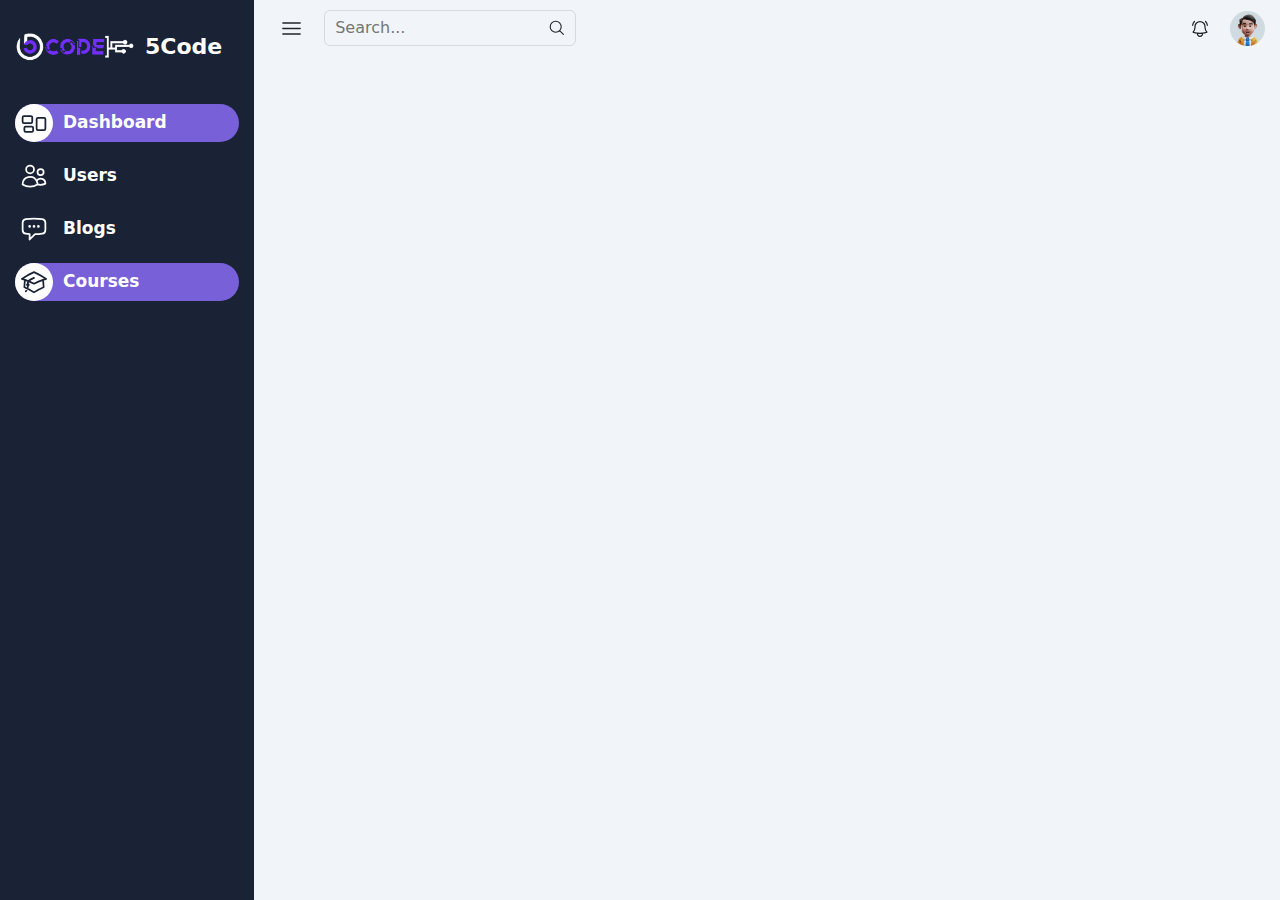
==== index.html @ e9c62f48 "commit" ====
<!DOCTYPE html>
<html lang="en">
  <head>
    <meta charset="UTF-8" />
    <meta name="viewport" content="width=device-width, initial-scale=1.0" />
    <title>5Code Courses Dashboard</title>
    <link rel="stylesheet" href="css/style.css" />
    <!-- boostrap -->
    <link rel="stylesheet" href="css/bootstrap.css" />
    <script src="js/bootstrap.js"></script>
    <!-- font awesome -->
    <link
      rel="stylesheet"
      href="https://cdnjs.cloudflare.com/ajax/libs/font-awesome/6.4.0/css/all.min.css"
      integrity="sha512-iecdLmaskl7CVkqkXNQ/ZH/XLlvWZOJyj7Yy7tcenmpD1ypASozpmT/E0iPtmFIB46ZmdtAc9eNBvH0H/ZpiBw=="
      crossorigin="anonymous"
      referrerpolicy="no-referrer"
    />
    <!-- Boxicons CSS -->
    <link
      href="https://unpkg.com/boxicons@2.1.4/css/boxicons.min.css"
      rel="stylesheet"
    />
  </head>
  <body>
    <main>
      <!-- start sidebar -->
      <div class="sidebar">
        <div class="header_sidebar">
          <img src="images/5code logo.png" alt="logo" loading="lazy" />
          <h1>5Code</h1>
        </div>
        <div class="links">
          <a href="index.html" class="link_item active">
            <div class="text">
              <div class="icon">
                <svg
                  xmlns="http://www.w3.org/2000/svg"
                  fill="none"
                  viewBox="0 0 24 24"
                  stroke-width="1.5"
                  stroke="currentColor"
                  class="w-6 h-6"
                >
                  <path
                    stroke-linecap="round"
                    stroke-linejoin="round"
                    d="M2.25 7.125C2.25 6.504 2.754 6 3.375 6h6c.621 0 1.125.504 1.125 1.125v3.75c0 .621-.504 1.125-1.125 1.125h-6a1.125 1.125 0 01-1.125-1.125v-3.75zM14.25 8.625c0-.621.504-1.125 1.125-1.125h5.25c.621 0 1.125.504 1.125 1.125v8.25c0 .621-.504 1.125-1.125 1.125h-5.25a1.125 1.125 0 01-1.125-1.125v-8.25zM3.75 16.125c0-.621.504-1.125 1.125-1.125h5.25c.621 0 1.125.504 1.125 1.125v2.25c0 .621-.504 1.125-1.125 1.125h-5.25a1.125 1.125 0 01-1.125-1.125v-2.25z"
                  />
                </svg>
              </div>
              <span>Dashboard</span>
            </div>
          </a>
          <a href="users.html" class="link_item">
            <div class="text">
              <div class="icon">
                <svg
                  xmlns="http://www.w3.org/2000/svg"
                  fill="none"
                  viewBox="0 0 24 24"
                  stroke-width="1.5"
                  stroke="currentColor"
                  class="w-6 h-6"
                >
                  <path
                    stroke-linecap="round"
                    stroke-linejoin="round"
                    d="M15 19.128a9.38 9.38 0 002.625.372 9.337 9.337 0 004.121-.952 4.125 4.125 0 00-7.533-2.493M15 19.128v-.003c0-1.113-.285-2.16-.786-3.07M15 19.128v.106A12.318 12.318 0 018.624 21c-2.331 0-4.512-.645-6.374-1.766l-.001-.109a6.375 6.375 0 0111.964-3.07M12 6.375a3.375 3.375 0 11-6.75 0 3.375 3.375 0 016.75 0zm8.25 2.25a2.625 2.625 0 11-5.25 0 2.625 2.625 0 015.25 0z"
                  />
                </svg>
              </div>
              <span>Users</span>
            </div>
          </a>
          <a href="blogs.html" class="link_item">
            <div class="text">
              <div class="icon">
                <svg
                  xmlns="http://www.w3.org/2000/svg"
                  fill="none"
                  viewBox="0 0 24 24"
                  stroke-width="1.5"
                  stroke="currentColor"
                  class="w-6 h-6"
                >
                  <path
                    stroke-linecap="round"
                    stroke-linejoin="round"
                    d="M8.625 9.75a.375.375 0 11-.75 0 .375.375 0 01.75 0zm0 0H8.25m4.125 0a.375.375 0 11-.75 0 .375.375 0 01.75 0zm0 0H12m4.125 0a.375.375 0 11-.75 0 .375.375 0 01.75 0zm0 0h-.375m-13.5 3.01c0 1.6 1.123 2.994 2.707 3.227 1.087.16 2.185.283 3.293.369V21l4.184-4.183a1.14 1.14 0 01.778-.332 48.294 48.294 0 005.83-.498c1.585-.233 2.708-1.626 2.708-3.228V6.741c0-1.602-1.123-2.995-2.707-3.228A48.394 48.394 0 0012 3c-2.392 0-4.744.175-7.043.513C3.373 3.746 2.25 5.14 2.25 6.741v6.018z"
                  />
                </svg>
              </div>
              <span>Blogs</span>
            </div>
          </a>
          <a href="courses.html" class="link_item active">
            <div class="text">
              <div class="icon">
                <svg
                  xmlns="http://www.w3.org/2000/svg"
                  fill="none"
                  viewBox="0 0 24 24"
                  stroke-width="1.5"
                  stroke="currentColor"
                  class="w-6 h-6"
                >
                  <path
                    stroke-linecap="round"
                    stroke-linejoin="round"
                    d="M4.26 10.147a60.436 60.436 0 00-.491 6.347A48.627 48.627 0 0112 20.904a48.627 48.627 0 018.232-4.41 60.46 60.46 0 00-.491-6.347m-15.482 0a50.57 50.57 0 00-2.658-.813A59.905 59.905 0 0112 3.493a59.902 59.902 0 0110.399 5.84c-.896.248-1.783.52-2.658.814m-15.482 0A50.697 50.697 0 0112 13.489a50.702 50.702 0 017.74-3.342M6.75 15a.75.75 0 100-1.5.75.75 0 000 1.5zm0 0v-3.675A55.378 55.378 0 0112 8.443m-7.007 11.55A5.981 5.981 0 006.75 15.75v-1.5"
                  />
                </svg>
              </div>
              <span>Courses</span>
            </div>
          </a>
        </div>
      </div>
      <!-- end sidebar -->
      <div class="content_page">
        <div class="header">
          <div class="left">
            <div class="icon_menu">
              <svg
                xmlns="http://www.w3.org/2000/svg"
                fill="none"
                viewBox="0 0 24 24"
                stroke-width="1.5"
                stroke="currentColor"
                class="w-6 h-6"
              >
                <path
                  stroke-linecap="round"
                  stroke-linejoin="round"
                  d="M3.75 6.75h16.5M3.75 12h16.5m-16.5 5.25h16.5"
                />
              </svg>
            </div>
            <div class="input_search">
              <input type="text" placeholder="Search..." />
              <svg
                xmlns="http://www.w3.org/2000/svg"
                fill="none"
                viewBox="0 0 24 24"
                stroke-width="1.5"
                stroke="currentColor"
                class="w-6 h-6"
              >
                <path
                  stroke-linecap="round"
                  stroke-linejoin="round"
                  d="M21 21l-5.197-5.197m0 0A7.5 7.5 0 105.196 5.196a7.5 7.5 0 0010.607 10.607z"
                />
              </svg>
            </div>
          </div>
          <div class="right">
            <div class="nav_item notfication">
              <div class="head">
                <div class="icon">
                  <svg
                    xmlns="http://www.w3.org/2000/svg"
                    fill="none"
                    viewBox="0 0 24 24"
                    stroke-width="1.5"
                    stroke="currentColor"
                    class="w-6 h-6"
                  >
                    <path
                      stroke-linecap="round"
                      stroke-linejoin="round"
                      d="M14.857 17.082a23.848 23.848 0 005.454-1.31A8.967 8.967 0 0118 9.75v-.7V9A6 6 0 006 9v.75a8.967 8.967 0 01-2.312 6.022c1.733.64 3.56 1.085 5.455 1.31m5.714 0a24.255 24.255 0 01-5.714 0m5.714 0a3 3 0 11-5.714 0M3.124 7.5A8.969 8.969 0 015.292 3m13.416 0a8.969 8.969 0 012.168 4.5"
                    />
                  </svg>
                </div>
              </div>
            </div>
            <div class="nav_item">
              <div class="head">
                <img
                  class="img_profile"
                  src="images/user-1.jpg"
                  alt="user-1"
                  loading="lazy"
                />
              </div>
              <div class="list list2">
                <h4 class="title">Profile</h4>
                <div class="profile">
                  <img src="images/user-1.jpg" alt="user-1" loading="lazy" />
                  <div class="text">
                    <div class="name">Mathew Anderson</div>
                    <div class="position">Designer</div>
                    <div class="email">
                      <i class="fa-regular fa-envelope"></i>
                      <span>Info@example.com</span>
                    </div>
                  </div>
                </div>
                <a href="login.html" class="btn_logout">Logout</a>
              </div>
            </div>
          </div>
        </div>
      </div>
    </main>

    <script src="js/sidebar.js"></script>
    <script src="js/boxs-header.js"></script>
  </body>
</html>
---- css/style.css ----
@import url("https://fonts.googleapis.com/css2?family=Poppins:wght@300;400;500;600;700&display=swap");
.header {
  display: -webkit-box;
  display: -ms-flexbox;
  display: flex;
  -webkit-box-align: center;
      -ms-flex-align: center;
          align-items: center;
  -webkit-box-pack: justify;
      -ms-flex-pack: justify;
          justify-content: space-between;
  padding: 10px 15px;
}
.header .left {
  display: -webkit-box;
  display: -ms-flexbox;
  display: flex;
  -webkit-box-align: center;
      -ms-flex-align: center;
          align-items: center;
  gap: 20px;
}
.header .left .icon_menu {
  cursor: pointer;
}
.header .left .input_search {
  border: 1px solid rgb(212, 218, 223);
  padding: 5px 10px;
  display: -webkit-box;
  display: -ms-flexbox;
  display: flex;
  -webkit-box-align: center;
      -ms-flex-align: center;
          align-items: center;
  gap: 10px;
  border-radius: 6px;
}
.header .left .input_search input {
  border: none;
  outline: none;
  width: 100%;
  background-color: transparent;
}
.header .left .input_search svg {
  width: 20px;
}
.header .right {
  display: -webkit-box;
  display: -ms-flexbox;
  display: flex;
  -webkit-box-align: center;
      -ms-flex-align: center;
          align-items: center;
  gap: 20px;
}
.header .right .btn_login_facebook {
  border: none;
  background-color: #100a2b;
  color: white;
  border-radius: 3px;
  padding: 3px 10px;
  font-size: 15px;
}
.header .right .btn_login_facebook i {
  font-size: 14px;
}
.header .right .nav_item {
  position: relative;
}
.header .right .nav_item .head {
  cursor: pointer;
}
.header .right .nav_item .head .lang {
  width: 20px;
  height: 20px;
  border-radius: 50%;
}
.header .right .nav_item .head .img_profile {
  width: 35px;
  height: 35px;
  border-radius: 50%;
}
.header .right .nav_item .head .icon svg {
  width: 20px;
  height: 20px;
}
.header .right .nav_item .list {
  position: absolute;
  top: 40px;
  right: 0;
  padding: 15px;
  border-radius: 6px;
  -webkit-box-shadow: 5px 5px 12px rgb(206, 208, 221);
          box-shadow: 5px 5px 12px rgb(206, 208, 221);
  min-width: 170px;
  z-index: 5;
  background-color: white;
  display: none;
}
.header .right .nav_item .list.active {
  display: block;
}
.header .right .nav_item .list.list2 {
  z-index: 15;
}
.header .right .nav_item .list .item {
  display: -webkit-box;
  display: -ms-flexbox;
  display: flex;
  -webkit-box-align: center;
      -ms-flex-align: center;
          align-items: center;
  gap: 15px;
  cursor: pointer;
}
.header .right .nav_item .list .item:hover {
  color: #7356f1;
}
.header .right .nav_item .list .item:not(:last-child) {
  margin-bottom: 15px;
}
.header .right .nav_item .list .item img {
  width: 25px;
  height: 25px;
  border-radius: 50%;
}
.header .right .nav_item .list .title {
  font-size: 22px;
  font-weight: 500;
}
.header .right .nav_item .list .profile {
  display: -webkit-box;
  display: -ms-flexbox;
  display: flex;
  -webkit-box-align: center;
      -ms-flex-align: center;
          align-items: center;
  gap: 15px;
}
.header .right .nav_item .list .profile img {
  width: 80px;
  height: 80px;
  border-radius: 50%;
}
.header .right .nav_item .list .profile .text .name {
  font-weight: 500;
}
.header .right .nav_item .list .profile .text .position {
  color: #7356f1;
  font-size: 14px;
}
.header .right .nav_item .list .profile .text .email {
  display: -webkit-box;
  display: -ms-flexbox;
  display: flex;
  -webkit-box-align: center;
      -ms-flex-align: center;
          align-items: center;
  gap: 5px;
  font-size: 15px;
  color: gray;
  margin-top: 4px;
}
.header .right .nav_item .list .btn_logout {
  padding: 5px;
  width: 100%;
  background-color: transparent;
  color: #7356f1 !important;
  border: 1px solid #7356f1;
  border-radius: 6px;
  display: block;
  margin-top: 15px;
  font-weight: 500;
  text-align: center;
}

@media (max-width: 768px) {
  .header {
    padding: 5px 7px;
    background-color: white;
  }
  .header .left .input_search {
    display: none;
  }
  .header .right .notfication {
    display: none;
  }
}
.sidebar {
  padding: 30px 15px;
  background-color: #192335;
  color: white;
}
.sidebar.remove_elemnts .header_sidebar h1 {
  display: none;
}
.sidebar.remove_elemnts .header_sidebar img {
  width: 48px;
}
.sidebar.remove_elemnts .links .link_item.active, .sidebar.remove_elemnts .links .link_item:hover {
  background-color: transparent;
}
.sidebar.remove_elemnts .links .link_item .text span {
  display: none;
}
.sidebar.remove_elemnts .links .link_item i {
  display: none;
}
.sidebar.remove_elemnts .links .list {
  display: none !important;
}
.sidebar .header_sidebar {
  margin-bottom: 40px;
  text-align: center;
  display: -webkit-box;
  display: -ms-flexbox;
  display: flex;
  -webkit-box-align: center;
      -ms-flex-align: center;
          align-items: center;
  gap: 10px;
}
.sidebar .header_sidebar h1 {
  margin-bottom: 0;
  font-size: 22px;
  font-weight: 700;
}
.sidebar .header_sidebar img {
  width: 120px;
}
.sidebar .links {
  display: -webkit-box;
  display: -ms-flexbox;
  display: flex;
  -webkit-box-orient: vertical;
  -webkit-box-direction: normal;
      -ms-flex-direction: column;
          flex-direction: column;
  gap: 15px;
}
.sidebar .links .link_item {
  display: -webkit-box;
  display: -ms-flexbox;
  display: flex;
  -webkit-box-align: center;
      -ms-flex-align: center;
          align-items: center;
  -webkit-box-pack: justify;
      -ms-flex-pack: justify;
          justify-content: space-between;
  padding-right: 10px;
  cursor: pointer;
}
.sidebar .links .link_item:hover, .sidebar .links .link_item.active {
  background-color: #7860d9;
  border-radius: 50px;
}
.sidebar .links .link_item:hover .text .icon, .sidebar .links .link_item.active .text .icon {
  background-color: white;
  color: #192335;
}
.sidebar .links .link_item .text {
  display: -webkit-box;
  display: -ms-flexbox;
  display: flex;
  -webkit-box-align: center;
      -ms-flex-align: center;
          align-items: center;
  gap: 10px;
}
.sidebar .links .link_item .text .icon {
  width: 38px;
  height: 38px;
  border-radius: 50%;
  display: -webkit-box;
  display: -ms-flexbox;
  display: flex;
  -webkit-box-align: center;
      -ms-flex-align: center;
          align-items: center;
  -webkit-box-pack: center;
      -ms-flex-pack: center;
          justify-content: center;
}
.sidebar .links .link_item .text .icon svg {
  width: 28px;
  height: 28px;
}
.sidebar .links .link_item .text .icon i {
  font-size: 30px;
}
.sidebar .links .link_item .text span {
  font-weight: 600;
  font-size: 17px;
}
.sidebar .links .list {
  margin-left: 30px;
  margin-top: 3px;
  display: none;
}
.sidebar .links .list.open {
  display: block;
}
.sidebar .links .list li:not(:last-child) {
  margin-bottom: 8px;
}
.sidebar .links .list li i {
  font-size: 14px;
}

.main_content_tables {
  height: calc(100vh - 56px);
  overflow-y: auto;
}

.conetnt_table {
  margin: 40px 10px 0;
}
.conetnt_table .head_table {
  padding: 10px;
  background-color: white;
  border-radius: 7px;
  display: -webkit-box;
  display: -ms-flexbox;
  display: flex;
  -webkit-box-align: center;
      -ms-flex-align: center;
          align-items: center;
  -webkit-box-pack: justify;
      -ms-flex-pack: justify;
          justify-content: space-between;
  -webkit-box-shadow: 0 0 10px rgb(234, 234, 234);
          box-shadow: 0 0 10px rgb(234, 234, 234);
  margin-bottom: 40px;
}
.conetnt_table .head_table .input_search {
  display: -webkit-box;
  display: -ms-flexbox;
  display: flex;
  -webkit-box-align: center;
      -ms-flex-align: center;
          align-items: center;
  gap: 5px;
  border: 1px solid rgb(221, 221, 221);
  border-radius: 5px;
}
.conetnt_table .head_table .input_search input {
  background-color: transparent;
  border: none;
  outline: none;
}
.conetnt_table .head_table .input_search .icon {
  padding: 6px 10px;
  background-color: #212529;
  border-top-left-radius: 5px;
  border-bottom-left-radius: 5px;
  color: white;
  display: -webkit-box;
  display: -ms-flexbox;
  display: flex;
  -webkit-box-align: center;
      -ms-flex-align: center;
          align-items: center;
  -webkit-box-pack: center;
      -ms-flex-pack: center;
          justify-content: center;
}
.conetnt_table .head_table .input_search .icon svg {
  width: 20px;
}
.conetnt_table .head_table .main_head {
  display: -webkit-box;
  display: -ms-flexbox;
  display: flex;
  -webkit-box-align: center;
      -ms-flex-align: center;
          align-items: center;
  gap: 10px;
}
.conetnt_table .head_table .main_head .btn_export,
.conetnt_table .head_table .main_head .btn_import {
  border: none;
  background-color: #7367f0;
  color: white;
  border-radius: 5px;
  padding: 5px 10px;
  font-size: 15px;
  cursor: pointer;
}
.conetnt_table .head_table .main_head .btn_export i,
.conetnt_table .head_table .main_head .btn_import i {
  font-size: 14px;
}
.conetnt_table .head_table .main_head .btn_export input,
.conetnt_table .head_table .main_head .btn_import input {
  display: none;
}
.conetnt_table .head_table .main_head .btn_import {
  background-color: #212529;
}
.conetnt_table .head_table .info .btn_add {
  padding: 5px 15px;
  border: none;
  background-color: #212529;
  color: white;
  border-radius: 5px;
}
.conetnt_table .container_table {
  margin-top: 30px;
  background-color: white;
  padding: 15px;
  border-radius: 5px;
  -webkit-box-shadow: 0 0 10px rgb(234, 234, 234);
          box-shadow: 0 0 10px rgb(234, 234, 234);
}
.conetnt_table .container_table .dataTables_wrapper .dataTables_length label {
  font-weight: 500;
}
.conetnt_table .container_table .dataTables_wrapper .dataTables_length label select {
  border: 1px solid rgb(219, 219, 219);
  padding: 7px;
  border-radius: 8px;
}
.conetnt_table .container_table .dataTables_wrapper .dataTables_filter label {
  font-weight: 600;
}
.conetnt_table .container_table .dataTables_wrapper .dataTables_filter input {
  border-radius: 6px;
  border: 1px solid rgb(221, 221, 221);
  border-radius: 5px;
}
.conetnt_table .container_table .dataTables_wrapper .dataTables_scrollBody {
  border-bottom: 0;
}
.conetnt_table .container_table .dataTables_wrapper .dataTables_scrollBody::-webkit-scrollbar-track {
  border-radius: 10px;
  background-color: #f5f5f5;
}
.conetnt_table .container_table .dataTables_wrapper .dataTables_scrollBody::-webkit-scrollbar {
  height: 7px;
  background-color: #f5f5f5;
}
.conetnt_table .container_table .dataTables_wrapper .dataTables_scrollBody::-webkit-scrollbar-thumb {
  border-radius: 10px;
  -webkit-box-shadow: inset 0 0 6px rgba(0, 0, 0, 0.3);
  background-color: transparent;
}
.conetnt_table .container_table .dataTables_wrapper .dataTables_scrollBody:hover:-webkit-scrollbar-thumb {
  border-radius: 10px;
  -webkit-box-shadow: inset 0 0 6px rgba(0, 0, 0, 0.3);
  background-color: rgb(225, 225, 225);
}
.conetnt_table .container_table .dataTables_wrapper table.no-footer {
  border-bottom: 1px solid rgba(170, 170, 170, 0.3);
}
.conetnt_table .container_table .dataTables_wrapper table thead th {
  border-bottom: 1px solid rgba(170, 170, 170, 0.3);
}
.conetnt_table .container_table .dataTables_wrapper table tbody td {
  border-top: 1px solid rgba(170, 170, 170, 0.3);
  color: rgb(129, 129, 129);
}
.conetnt_table .container_table .dataTables_wrapper table tbody td .btns {
  display: -webkit-box;
  display: -ms-flexbox;
  display: flex;
  -webkit-box-align: center;
      -ms-flex-align: center;
          align-items: center;
  gap: 7px;
}
.conetnt_table .container_table .dataTables_wrapper table tbody td .btns button,
.conetnt_table .container_table .dataTables_wrapper table tbody td .btns .btn_view {
  padding: 5px 10px;
  border: none;
  border-radius: 5px;
  font-weight: 600;
  font-size: 14px;
  display: -webkit-box;
  display: -ms-flexbox;
  display: flex;
  -webkit-box-align: center;
      -ms-flex-align: center;
          align-items: center;
  -webkit-box-pack: center;
      -ms-flex-pack: center;
          justify-content: center;
}
.conetnt_table .container_table .dataTables_wrapper table tbody td .btns button i,
.conetnt_table .container_table .dataTables_wrapper table tbody td .btns .btn_view i {
  font-size: 13px;
}
.conetnt_table .container_table .dataTables_wrapper table tbody td .btns button.btn_delete,
.conetnt_table .container_table .dataTables_wrapper table tbody td .btns .btn_view.btn_delete {
  color: white;
  background-color: #ed5e5e;
}
.conetnt_table .container_table .dataTables_wrapper table tbody td .btns button.btn_update,
.conetnt_table .container_table .dataTables_wrapper table tbody td .btns .btn_view.btn_update {
  background-color: #13c56b;
  color: white;
}
.conetnt_table .container_table .dataTables_wrapper table tbody td .btns .btn_view {
  background-color: #212529;
  color: white !important;
}
.conetnt_table .container_table .dataTables_wrapper table tbody tr.col_blog td {
  max-width: 130px;
  white-space: nowrap;
  text-overflow: ellipsis;
  overflow: hidden;
}
.conetnt_table .container_table .dataTables_wrapper .dataTables_info {
  font-weight: 500;
  margin-top: 15px;
}
.conetnt_table .container_table .dataTables_wrapper .dataTables_paginate {
  background: #f4f4f4;
  border-radius: 8px;
  padding: 10px 0;
  margin-top: 15px;
}
.conetnt_table .container_table .dataTables_wrapper .dataTables_paginate .first {
  display: none;
}
.conetnt_table .container_table .dataTables_wrapper .dataTables_paginate .last {
  display: none;
}
.conetnt_table .container_table .dataTables_wrapper .dataTables_paginate .previous,
.conetnt_table .container_table .dataTables_wrapper .dataTables_paginate .next {
  padding: 5px 15px;
  background-color: white;
  border-radius: 7px;
  color: #7367f0 !important;
  font-weight: 500;
  margin: 0 10px;
}
.conetnt_table .container_table .dataTables_wrapper .dataTables_paginate .previous:hover,
.conetnt_table .container_table .dataTables_wrapper .dataTables_paginate .next:hover {
  background: none;
  background-color: white !important;
  color: #7367f0 !important;
  border: none;
}
.conetnt_table .container_table .dataTables_wrapper .dataTables_paginate span .paginate_button {
  color: #212529 !important;
  font-weight: 500;
  padding: 5px 15px;
}
.conetnt_table .container_table .dataTables_wrapper .dataTables_paginate span .paginate_button.current, .conetnt_table .container_table .dataTables_wrapper .dataTables_paginate span .paginate_button:hover {
  background: none;
  background-color: #7367f0;
  color: white !important;
  border: none;
  border-radius: 8px;
}

@media (max-width: 991px) {
  .conetnt_table {
    margin: 20px 10px 0;
  }
  .conetnt_table .head_table {
    padding: 8px;
    margin-bottom: 30px;
    -webkit-box-orient: vertical;
    -webkit-box-direction: normal;
        -ms-flex-direction: column;
            flex-direction: column;
    gap: 10px;
  }
  .conetnt_table .head_table .input_search .icon {
    padding: 5px 8px;
  }
  .conetnt_table .head_table .input_search .icon svg {
    width: 19px;
  }
  .conetnt_table .head_table .input_search input {
    font-size: 14px;
  }
  .conetnt_table .head_table .info {
    gap: 10px;
  }
  .conetnt_table .head_table .info select {
    padding: 2px;
    font-size: 14px;
  }
  .conetnt_table .head_table .info .input_num input {
    padding: 2px;
    font-size: 14px;
    width: 45px;
  }
  .conetnt_table .head_table .info .filter_box .btn_filter,
.conetnt_table .head_table .info .filter_box .btn_engagement,
.conetnt_table .head_table .info .engagement_box .btn_filter,
.conetnt_table .head_table .info .engagement_box .btn_engagement {
    padding: 3px 8px;
    font-size: 13px;
  }
  .conetnt_table .head_table .info .btn_login_facebook {
    padding: 3px 8px;
    font-size: 13px;
  }
  .conetnt_table .container_table {
    padding: 8px;
  }
  .conetnt_table .container_table .dataTables_wrapper .dataTables_length label {
    font-size: 14px;
  }
  .conetnt_table .container_table .dataTables_wrapper .dataTables_length label select {
    padding: 4px;
  }
  .conetnt_table .container_table .dataTables_wrapper .dataTables_filter label {
    font-size: 14px;
  }
  .conetnt_table .container_table .dataTables_wrapper .dataTables_filter label input {
    border-radius: 4px;
    padding: 1px;
  }
  .conetnt_table .container_table .dataTables_wrapper table thead th {
    font-size: 14px;
    padding: 5px;
  }
  .conetnt_table .container_table .dataTables_wrapper table tbody td {
    font-size: 14px;
    padding: 5px;
  }
  .conetnt_table .container_table .dataTables_wrapper .dataTables_info {
    margin-top: 5px;
    padding-top: 5px;
    font-size: 14px;
  }
  .conetnt_table .container_table .dataTables_wrapper .dataTables_paginate {
    margin-top: 5px;
    padding: 5px 0;
  }
  .conetnt_table .container_table .dataTables_wrapper .dataTables_paginate .previous,
.conetnt_table .container_table .dataTables_wrapper .dataTables_paginate .next {
    padding: 3px 10px;
    font-size: 14px;
  }
  .conetnt_table .container_table .dataTables_wrapper .dataTables_paginate span .paginate_button {
    font-size: 13px;
    padding: 3px 10px;
  }
}
.overflow {
  content: "";
  position: fixed;
  top: 0;
  left: 0;
  width: 100%;
  height: 100%;
  background-color: rgba(0, 0, 0, 0.33);
  z-index: 5;
  display: none;
}
.overflow.active {
  display: block;
}

.popup_add,
.popup_update {
  position: fixed;
  max-width: 550px;
  width: 90%;
  background-color: white;
  border-radius: 10px;
  top: 50%;
  left: 50%;
  -webkit-transform: translate(-50%, -50%);
          transform: translate(-50%, -50%);
  z-index: 10;
  display: none;
  max-height: 90vh;
  overflow-y: auto;
}
.popup_add.active,
.popup_update.active {
  display: block;
}
.popup_add::-webkit-scrollbar-track,
.popup_update::-webkit-scrollbar-track {
  border-radius: 10px;
  background-color: #f5f5f5;
}
.popup_add::-webkit-scrollbar,
.popup_update::-webkit-scrollbar {
  width: 7px;
  background-color: #f5f5f5;
  border-radius: 10px;
}
.popup_add::-webkit-scrollbar-thumb,
.popup_update::-webkit-scrollbar-thumb {
  border-radius: 10px;
  -webkit-box-shadow: inset 0 0 6px rgba(0, 0, 0, 0.3);
  background-color: transparent;
}
.popup_add .head,
.popup_update .head {
  display: -webkit-box;
  display: -ms-flexbox;
  display: flex;
  -webkit-box-align: center;
      -ms-flex-align: center;
          align-items: center;
  -webkit-box-pack: justify;
      -ms-flex-pack: justify;
          justify-content: space-between;
  padding: 10px 15px;
  border-bottom: 1px solid rgb(224, 224, 224);
}
.popup_add .head h3,
.popup_update .head h3 {
  margin-bottom: 0;
  font-size: 20px;
  display: -webkit-box;
  display: -ms-flexbox;
  display: flex;
  -webkit-box-align: center;
      -ms-flex-align: center;
          align-items: center;
  gap: 10px;
  color: #324664;
}
.popup_add .head h3 span,
.popup_update .head h3 span {
  width: 35px;
  height: 35px;
  border-radius: 50%;
  display: -webkit-box;
  display: -ms-flexbox;
  display: flex;
  -webkit-box-align: center;
      -ms-flex-align: center;
          align-items: center;
  -webkit-box-pack: center;
      -ms-flex-pack: center;
          justify-content: center;
  background-color: rgba(226, 132, 45, 0.3058823529);
}
.popup_add .head h3 span i,
.popup_update .head h3 span i {
  color: #e2852d;
  font-size: 17px;
}
.popup_add .head i,
.popup_update .head i {
  font-size: 20px;
  cursor: pointer;
}
.popup_add form,
.popup_update form {
  padding: 10px 15px;
}
.popup_add form .row,
.popup_update form .row {
  -webkit-box-align: end;
      -ms-flex-align: end;
          align-items: end;
}
.popup_add form .input_item,
.popup_update form .input_item {
  display: -webkit-box;
  display: -ms-flexbox;
  display: flex;
  -webkit-box-orient: vertical;
  -webkit-box-direction: normal;
      -ms-flex-direction: column;
          flex-direction: column;
  gap: 5px;
  margin-bottom: 15px;
}
.popup_add form .input_item label,
.popup_update form .input_item label {
  font-size: 15px;
  font-weight: 500;
  color: #324664;
}
.popup_add form .input_item input,
.popup_add form .input_item select,
.popup_add form .input_item textarea,
.popup_update form .input_item input,
.popup_update form .input_item select,
.popup_update form .input_item textarea {
  border: 1px solid rgb(195, 195, 195);
  padding: 5px;
  border-radius: 4px;
  font-size: 14px;
}
.popup_add form .input_item textarea,
.popup_update form .input_item textarea {
  height: 100px;
}
.popup_add form .input_file,
.popup_update form .input_file {
  margin-bottom: 15px;
}
.popup_add form .input_file span,
.popup_update form .input_file span {
  font-size: 15px;
  font-weight: 500;
}
.popup_add form .input_file label,
.popup_update form .input_file label {
  padding: 8px;
  background: #eff1f6;
  font-size: 15px;
  border-radius: 5px;
  width: 100%;
  position: relative;
  cursor: pointer;
}
.popup_add form .input_file input,
.popup_update form .input_file input {
  display: none;
}
.popup_add form .input_checkbox,
.popup_update form .input_checkbox {
  margin-bottom: 10px;
}
.popup_add form .input_checkbox label,
.popup_update form .input_checkbox label {
  font-size: 15px;
  font-weight: 500;
  color: #324664;
}
.popup_add form .input_url,
.popup_update form .input_url {
  display: -webkit-box;
  display: -ms-flexbox;
  display: flex;
  -webkit-box-align: center;
      -ms-flex-align: center;
          align-items: center;
  margin-bottom: 10px;
}
.popup_add form .input_url label,
.popup_update form .input_url label {
  font-weight: 500;
  color: #324664;
}
.popup_add form .input_url input,
.popup_update form .input_url input {
  border: none;
  border-bottom: 1px solid #324664;
  outline: none;
  font-weight: 500;
  color: #324664;
  width: 100%;
}
.popup_add form .btn_add,
.popup_update form .btn_add {
  background-color: #1362fc;
  padding: 7px;
  color: white;
  font-weight: 500;
  border-radius: 7px;
  border: none;
  width: 100%;
  margin-top: 20px;
}

@media (max-width: 768px) {
  .add_client .head,
.popup_filter .head,
.add_message .head,
.popup_import .head {
    padding: 6px 10px;
  }
  .add_client .head h3,
.popup_filter .head h3,
.add_message .head h3,
.popup_import .head h3 {
    font-size: 17px;
    gap: 6px;
  }
  .add_client .head h3 span,
.popup_filter .head h3 span,
.add_message .head h3 span,
.popup_import .head h3 span {
    width: 30px;
    height: 30px;
  }
  .add_client .head h3 span i,
.popup_filter .head h3 span i,
.add_message .head h3 span i,
.popup_import .head h3 span i {
    font-size: 15px;
  }
  .add_client .head i,
.popup_filter .head i,
.add_message .head i,
.popup_import .head i {
    font-size: 18px;
  }
  .add_client form,
.popup_filter form,
.add_message form,
.popup_import form {
    padding: 10px 13px;
  }
  .add_client form .row .col-6,
.popup_filter form .row .col-6,
.add_message form .row .col-6,
.popup_import form .row .col-6 {
    padding-left: 8px;
    padding-right: 8px;
  }
  .add_client form .input_item label,
.popup_filter form .input_item label,
.add_message form .input_item label,
.popup_import form .input_item label {
    font-size: 13px;
  }
  .add_client form .input_item input,
.add_client form .input_item textarea,
.popup_filter form .input_item input,
.popup_filter form .input_item textarea,
.add_message form .input_item input,
.add_message form .input_item textarea,
.popup_import form .input_item input,
.popup_import form .input_item textarea {
    padding: 3px 5px;
    font-size: 13px;
  }
  .add_client form .input_item textarea,
.popup_filter form .input_item textarea,
.add_message form .input_item textarea,
.popup_import form .input_item textarea {
    height: 60px;
  }
  .add_client form .btn_add,
.popup_filter form .btn_add,
.add_message form .btn_add,
.popup_import form .btn_add {
    padding: 5px;
    font-size: 14px;
    border-radius: 4px;
  }
}
.product_details {
  margin: 0 10px;
  padding: 20px;
  border-radius: 7px;
  background-color: white;
  -webkit-box-shadow: 0 2px 6px rgba(47, 43, 61, 0.14), 0 0 transparent, 0 0 transparent;
          box-shadow: 0 2px 6px rgba(47, 43, 61, 0.14), 0 0 transparent, 0 0 transparent;
}
.product_details .image {
  margin-bottom: 20px;
}
.product_details .image img {
  width: 380px;
  height: 300px;
  -o-object-fit: cover;
     object-fit: cover;
  -o-object-position: top;
     object-position: top;
  border-radius: 15px;
}
.product_details .title {
  font-size: 28px;
  font-weight: 600;
  color: black;
}
.product_details .items {
  display: -webkit-box;
  display: -ms-flexbox;
  display: flex;
  -webkit-box-align: center;
      -ms-flex-align: center;
          align-items: center;
  -ms-flex-wrap: wrap;
      flex-wrap: wrap;
  gap: 15px;
  margin-top: 30px;
}
.product_details .items .item {
  padding: 8px 12px;
  border-radius: 7px;
  background-color: #f4f5f9;
  display: -webkit-box;
  display: -ms-flexbox;
  display: flex;
  -webkit-box-align: center;
      -ms-flex-align: center;
          align-items: center;
  gap: 15px;
}
.product_details .items .item .icon i {
  color: #7367f0;
  font-size: 25px;
}
.product_details .items .item .text span {
  font-size: 15px;
}
.product_details .items .item .text h5 {
  font-size: 19px;
  font-weight: 500;
  color: black;
}
.product_details .description {
  margin-top: 20px;
}
.product_details .description h4 {
  font-size: 22px;
  font-weight: 600;
  color: black;
}
.product_details .description p {
  line-height: 1.8;
  max-width: 800px;
}

@media (max-width: 768px) {
  .product_details {
    padding: 10px;
    margin-top: 20px;
  }
  .product_details .image {
    margin-bottom: 5px;
  }
  .product_details .image img {
    width: 200px;
    height: 170px;
  }
  .product_details .title {
    font-size: 23px;
  }
  .product_details .items {
    margin-top: 15px;
    gap: 10px;
  }
  .product_details .items .item {
    padding: 8px;
    gap: 5px;
  }
  .product_details .items .item .icon svg {
    width: 26px;
  }
  .product_details .items .item .text span {
    font-size: 12px;
  }
  .product_details .items .item .text h5 {
    font-size: 18px;
  }
  .product_details .description {
    margin-top: 15px;
  }
  .product_details .description h4 {
    font-size: 18px;
  }
  .product_details .description p {
    font-size: 13px;
    line-height: 1.5;
  }
}
.login {
  height: 100vh;
}
.login .line {
  height: 100%;
  display: -webkit-box;
  display: -ms-flexbox;
  display: flex;
}
.login .line .left {
  width: 60%;
  background-color: #7367f0;
}
.login .line .left .logo {
  display: -webkit-box;
  display: -ms-flexbox;
  display: flex;
  -webkit-box-align: center;
      -ms-flex-align: center;
          align-items: center;
  gap: 6px;
  padding: 20px 10px 10px;
}
.login .line .left .logo img {
  width: 120px;
}
.login .line .left .logo h1 {
  font-size: 28px;
  font-weight: 700;
  color: white;
}
.login .line .left .image {
  text-align: center;
  height: calc(100vh - 115px);
  display: -webkit-box;
  display: -ms-flexbox;
  display: flex;
  -webkit-box-align: center;
      -ms-flex-align: center;
          align-items: center;
  -webkit-box-pack: center;
      -ms-flex-pack: center;
          justify-content: center;
}
.login .line .left .image img {
  width: 60%;
}
.login .line .right {
  width: 40%;
  padding: 20px;
  display: -webkit-box;
  display: -ms-flexbox;
  display: flex;
  -webkit-box-align: center;
      -ms-flex-align: center;
          align-items: center;
  -webkit-box-pack: center;
      -ms-flex-pack: center;
          justify-content: center;
}
.login .line .right form .text {
  text-align: center;
  margin-bottom: 30px;
}
.login .line .right form .text h3 {
  font-size: 30px;
  font-weight: 700;
  margin-bottom: 0;
  color: #0f0a25;
}
.login .line .right form .text span {
  font-size: 17px;
  color: gray;
}
.login .line .right form .input_item {
  margin-bottom: 20px;
}
.login .line .right form .input_item label {
  display: block;
  font-size: 17px;
  font-weight: 500;
}
.login .line .right form .input_item input {
  outline: none;
  border: 1px solid rgb(207, 207, 207);
  border-radius: 5px;
  padding: 5px 10px;
  width: 100%;
  background-color: transparent;
}
.login .line .right form .btn_login {
  padding: 8px 20px;
  width: 100%;
  border: none;
  background-color: #7367f0;
  color: white;
  border-radius: 8px;
  font-weight: 600;
  font-size: 17px;
}

@media (max-width: 768px) {
  .login .line {
    -webkit-box-orient: vertical;
    -webkit-box-direction: normal;
        -ms-flex-direction: column;
            flex-direction: column;
  }
  .login .line .left {
    width: 100%;
    height: 6%;
  }
  .login .line .left .logo {
    padding: 10px;
  }
  .login .line .left .logo img {
    width: 30px;
  }
  .login .line .left .logo h1 {
    font-size: 22px;
  }
  .login .line .left .image {
    display: none;
  }
  .login .line .right {
    width: 100%;
    height: 90%;
  }
  .login .line .right form {
    width: 100%;
  }
  .login .line .right form .text h3 {
    font-size: 23px;
  }
  .login .line .right form .text span {
    font-size: 15px;
  }
  .login .line .right form .input_item {
    margin-bottom: 10px;
  }
  .login .line .right form .input_item label {
    font-size: 15px;
  }
  .login .line .right form .input_item input {
    padding: 2px 10px;
  }
  .login .line .right form .btn_login {
    padding: 5px 10px;
    font-size: 15px;
  }
}
* {
  margin: 0;
  padding: 0;
  -webkit-box-sizing: border-box;
          box-sizing: border-box;
}

html {
  overflow-x: hidden;
}

body {
  font-family: "Poppins", sans-serif;
  overflow-x: hidden;
  background-color: #f1f5f9 !important;
}

a {
  text-decoration: none !important;
  color: inherit !important;
}

ul {
  list-style: none;
  padding-left: 0 !important;
  margin-bottom: 0 !important;
}

svg {
  width: 25px;
}

main {
  height: 100vh;
  display: -webkit-box;
  display: -ms-flexbox;
  display: flex;
}
main .sidebar {
  width: 20%;
  -webkit-transition: all 0.3s;
  transition: all 0.3s;
}
main .sidebar.close_sidebar {
  width: 70px;
}
main .content_page {
  width: 80%;
  -webkit-transition: all 0.3s;
  transition: all 0.3s;
  margin-left: 10px;
}
main .content_page.close_sidebar {
  width: 95%;
}

@media (max-width: 768px) {
  main .overflow_sidebar {
    position: fixed;
    bottom: 0;
    left: -100%;
    height: calc(100% - 45px);
    z-index: 998;
    width: 100%;
    background-color: rgba(0, 0, 0, 0.758);
  }
  main .overflow_sidebar.active {
    left: 0;
  }
  main .sidebar {
    width: 250px;
    position: fixed;
    bottom: 0;
    left: 0;
    height: calc(100% - 45px);
    z-index: 999;
  }
  main .sidebar.close_sidebar {
    position: fixed;
    left: -100%;
    width: 0;
    height: 100%;
    -webkit-transition: all 0.3s;
    transition: all 0.3s;
  }
  main .content_page {
    width: 100%;
    margin-left: 0;
  }
  main .content_page.close_sidebar {
    width: 100%;
  }
}
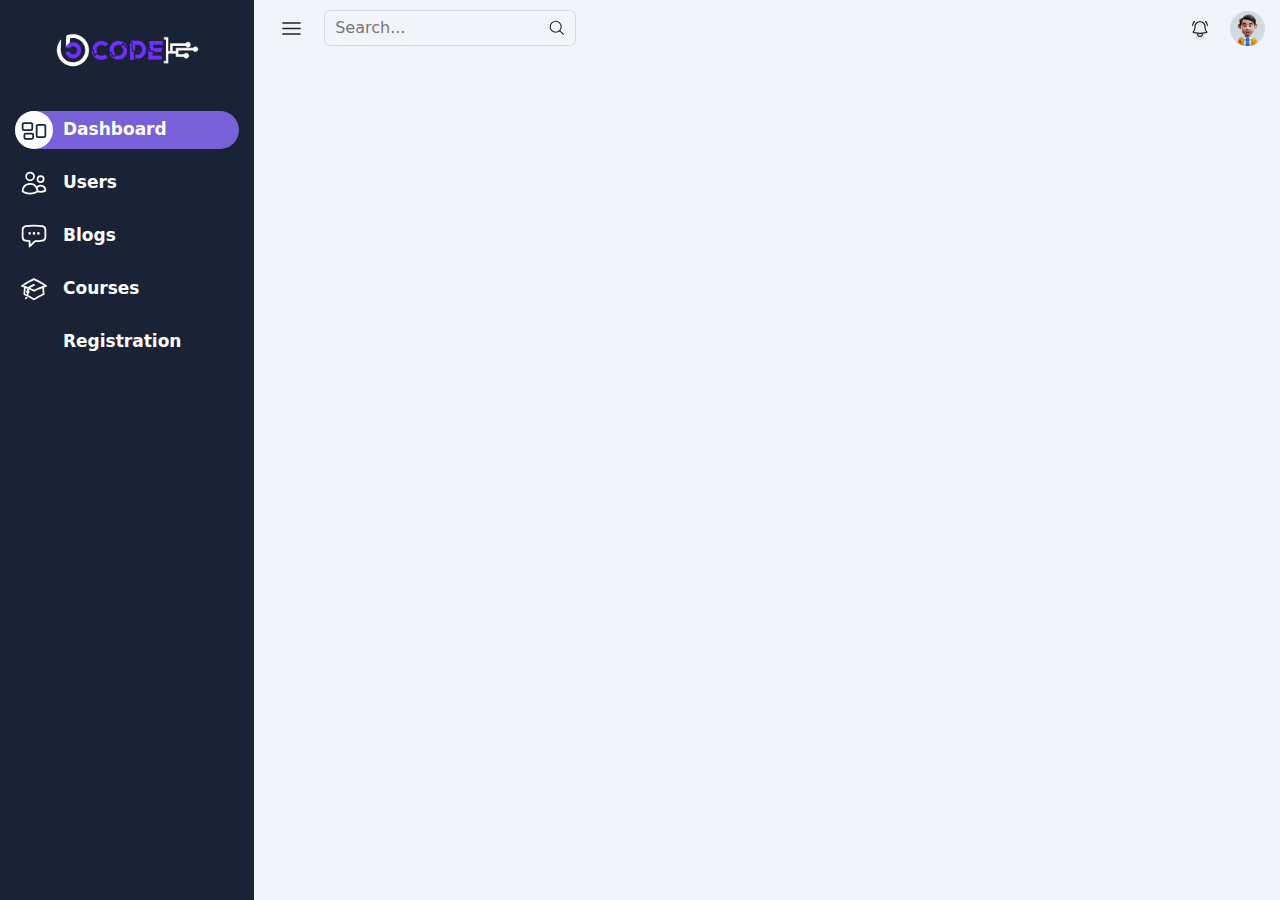
==== commit 7d2072be: "commit" ====
--- a/index.html
+++ b/index.html
@@ -28,7 +28,6 @@
       <div class="sidebar">
         <div class="header_sidebar">
           <img src="images/5code logo.png" alt="logo" loading="lazy" />
-          <h1>5Code</h1>
         </div>
         <div class="links">
           <a href="index.html" class="link_item active">
@@ -94,7 +93,7 @@
               <span>Blogs</span>
             </div>
           </a>
-          <a href="courses.html" class="link_item active">
+          <a href="courses.html" class="link_item">
             <div class="text">
               <div class="icon">
                 <svg
@@ -113,6 +112,14 @@
                 </svg>
               </div>
               <span>Courses</span>
+            </div>
+          </a>
+          <a href="registration.html" class="link_item">
+            <div class="text">
+              <div class="icon">
+                <i class="fa-regular fa-address-card"></i>
+              </div>
+              <span>Registration</span>
             </div>
           </a>
         </div>
--- a/css/style.css
+++ b/css/style.css
@@ -212,21 +212,9 @@
 .sidebar .header_sidebar {
   margin-bottom: 40px;
   text-align: center;
-  display: -webkit-box;
-  display: -ms-flexbox;
-  display: flex;
-  -webkit-box-align: center;
-      -ms-flex-align: center;
-          align-items: center;
-  gap: 10px;
-}
-.sidebar .header_sidebar h1 {
-  margin-bottom: 0;
-  font-size: 22px;
-  font-weight: 700;
 }
 .sidebar .header_sidebar img {
-  width: 120px;
+  width: 145px;
 }
 .sidebar .links {
   display: -webkit-box;
@@ -287,7 +275,7 @@
   height: 28px;
 }
 .sidebar .links .link_item .text .icon i {
-  font-size: 30px;
+  font-size: 23px;
 }
 .sidebar .links .link_item .text span {
   font-weight: 600;
@@ -504,7 +492,7 @@
   background-color: #212529;
   color: white !important;
 }
-.conetnt_table .container_table .dataTables_wrapper table tbody tr.col_blog td {
+.conetnt_table .container_table .dataTables_wrapper table tbody tr.col_blog td, .conetnt_table .container_table .dataTables_wrapper table tbody tr.col_register td {
   max-width: 130px;
   white-space: nowrap;
   text-overflow: ellipsis;
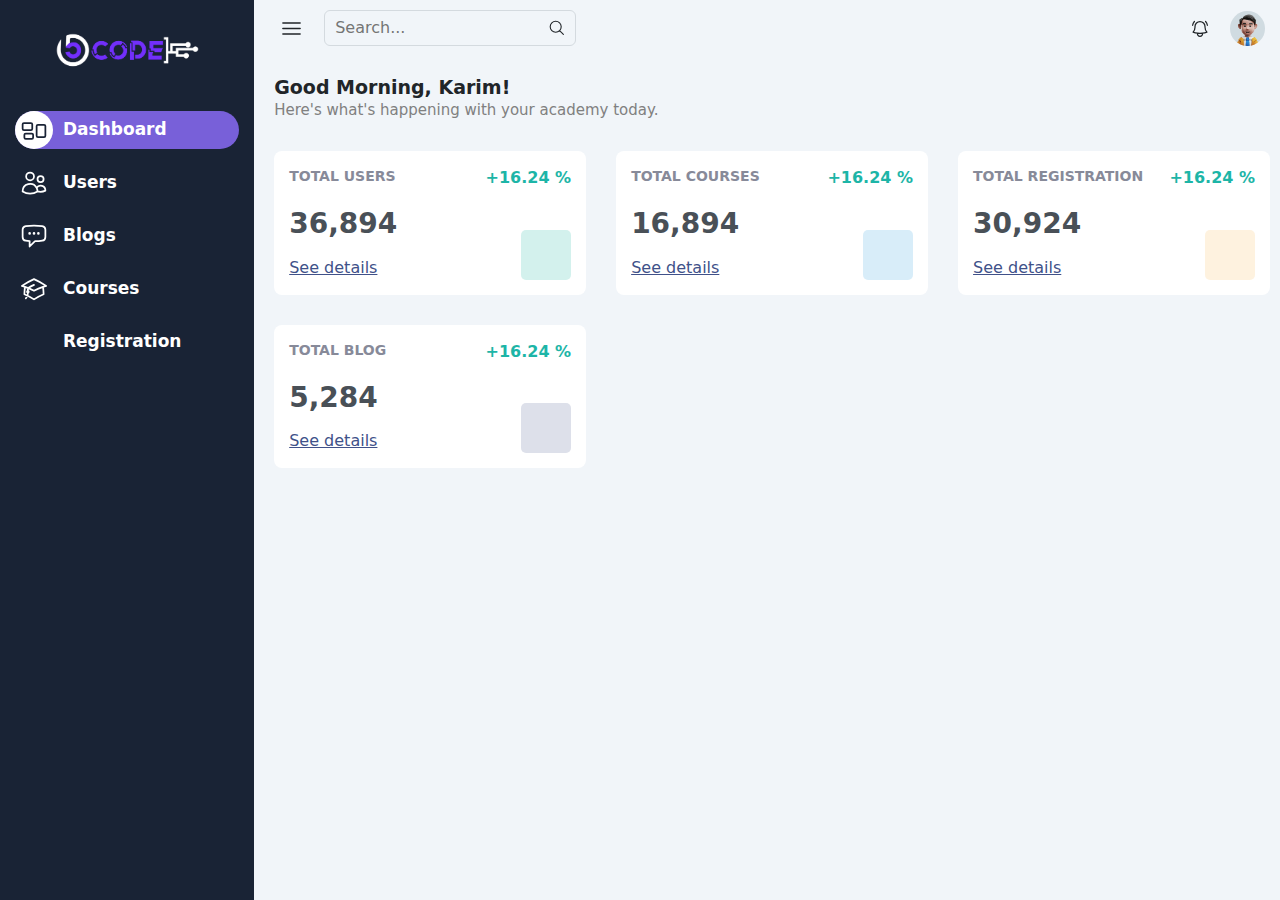
==== commit d0e1b9ef: "commit" ====
--- a/index.html
+++ b/index.html
@@ -210,6 +210,67 @@
             </div>
           </div>
         </div>
+
+        <div class="content_dashboard">
+          <div class="head_text">
+            <h4>Good Morning, Karim!</h4>
+            <p>Here's what's happening with your academy today.</p>
+          </div>
+          <div class="boxs_details">
+            <div class="box">
+              <div class="left">
+                <span class="title_box">Total Users</span>
+                <h4 class="value">36,894</h4>
+                <a href="users.html">See details</a>
+              </div>
+              <div class="right">
+                <div class="text_success">+16.24 %</div>
+                <div class="mini_box">
+                  <i class="fa-solid fa-user"></i>
+                </div>
+              </div>
+            </div>
+            <div class="box">
+              <div class="left">
+                <span class="title_box two">Total Courses</span>
+                <h4 class="value">16,894</h4>
+                <a href="courses.html">See details</a>
+              </div>
+              <div class="right">
+                <div class="text_success">+16.24 %</div>
+                <div class="mini_box">
+                  <i class="fa-solid fa-user-graduate"></i>
+                </div>
+              </div>
+            </div>
+            <div class="box three">
+              <div class="left">
+                <span class="title_box">Total registration</span>
+                <h4 class="value">30,924</h4>
+                <a href="registration.html">See details</a>
+              </div>
+              <div class="right">
+                <div class="text_success">+16.24 %</div>
+                <div class="mini_box">
+                  <i class="fa-regular fa-address-card"></i>
+                </div>
+              </div>
+            </div>
+            <div class="box four">
+              <div class="left">
+                <span class="title_box">Total Blog</span>
+                <h4 class="value">5,284</h4>
+                <a href="registration.html">See details</a>
+              </div>
+              <div class="right">
+                <div class="text_success">+16.24 %</div>
+                <div class="mini_box">
+                  <i class="fa-regular fa-file-lines"></i>
+                </div>
+              </div>
+            </div>
+          </div>
+        </div>
       </div>
     </main>
 
--- a/css/style.css
+++ b/css/style.css
@@ -296,6 +296,145 @@
   font-size: 14px;
 }
 
+.content_dashboard {
+  margin: 0 10px;
+  margin-top: 20px;
+}
+.content_dashboard .head_text h4 {
+  font-weight: 600;
+  margin-bottom: 0;
+  font-size: 19px;
+}
+.content_dashboard .head_text p {
+  color: gray;
+  font-size: 15px;
+  margin-bottom: 0;
+}
+.content_dashboard .boxs_details {
+  display: -ms-grid;
+  display: grid;
+  grid-template-columns: repeat(auto-fill, minmax(300px, 1fr));
+  gap: 30px;
+  margin-top: 30px;
+}
+.content_dashboard .boxs_details .box {
+  border-radius: 8px;
+  background-color: white;
+  padding: 15px;
+  display: -webkit-box;
+  display: -ms-flexbox;
+  display: flex;
+  -webkit-box-pack: justify;
+      -ms-flex-pack: justify;
+          justify-content: space-between;
+}
+.content_dashboard .boxs_details .box .title_box {
+  text-transform: uppercase;
+  font-weight: 600;
+  color: #878a99;
+  font-size: 14px;
+  margin-bottom: 20px;
+  display: block;
+}
+.content_dashboard .boxs_details .box .value {
+  font-weight: 700;
+  color: #495057;
+  font-size: 28px;
+  margin-bottom: 15px;
+}
+.content_dashboard .boxs_details .box a {
+  text-decoration: underline !important;
+  color: #405189 !important;
+}
+.content_dashboard .boxs_details .box .right {
+  display: -webkit-box;
+  display: -ms-flexbox;
+  display: flex;
+  -webkit-box-orient: vertical;
+  -webkit-box-direction: normal;
+      -ms-flex-direction: column;
+          flex-direction: column;
+  -webkit-box-pack: justify;
+      -ms-flex-pack: justify;
+          justify-content: space-between;
+  -webkit-box-align: end;
+      -ms-flex-align: end;
+          align-items: end;
+}
+.content_dashboard .boxs_details .box .right .text_success {
+  font-weight: 600;
+  font-size: 16px;
+  color: #1db5a7;
+}
+.content_dashboard .boxs_details .box .right .mini_box {
+  width: 50px;
+  height: 50px;
+  border-radius: 5px;
+  display: -webkit-box;
+  display: -ms-flexbox;
+  display: flex;
+  -webkit-box-align: center;
+      -ms-flex-align: center;
+          align-items: center;
+  -webkit-box-pack: center;
+      -ms-flex-pack: center;
+          justify-content: center;
+  background-color: rgba(10, 179, 156, 0.18);
+  color: #1db5a7;
+}
+.content_dashboard .boxs_details .box .right .mini_box i {
+  font-size: 21px;
+}
+.content_dashboard .boxs_details .box:nth-child(2) .mini_box {
+  background-color: rgba(41, 156, 219, 0.18);
+  color: #299cdd;
+}
+.content_dashboard .boxs_details .box:nth-child(3) .mini_box {
+  background-color: rgba(247, 184, 75, 0.18);
+  color: #f7b84b;
+}
+.content_dashboard .boxs_details .box:nth-child(4) .mini_box {
+  background-color: rgba(64, 81, 137, 0.18);
+  color: #405189;
+}
+
+@media (max-width: 768px) {
+  .content_dashboard {
+    margin-top: 15px;
+  }
+  .content_dashboard .head_text h4 {
+    font-size: 17px;
+  }
+  .content_dashboard .head_text p {
+    font-size: 13px;
+  }
+  .content_dashboard .boxs_details {
+    grid-template-columns: repeat(auto-fill, minmax(200px, 1fr));
+    margin-top: 15px;
+    gap: 15px;
+  }
+  .content_dashboard .boxs_details .box .title_box {
+    font-size: 12px;
+    margin-bottom: 10px;
+  }
+  .content_dashboard .boxs_details .box .value {
+    font-size: 25px;
+    margin-bottom: 5px;
+  }
+  .content_dashboard .boxs_details .box a {
+    font-size: 14px;
+  }
+  .content_dashboard .boxs_details .box .right .text_success {
+    font-size: 13px;
+  }
+  .content_dashboard .boxs_details .box .right .mini_box {
+    width: 40px;
+    height: 40px;
+  }
+  .content_dashboard .boxs_details .box .right .mini_box i {
+    font-size: 16px;
+  }
+}
 .main_content_tables {
   height: calc(100vh - 56px);
   overflow-y: auto;
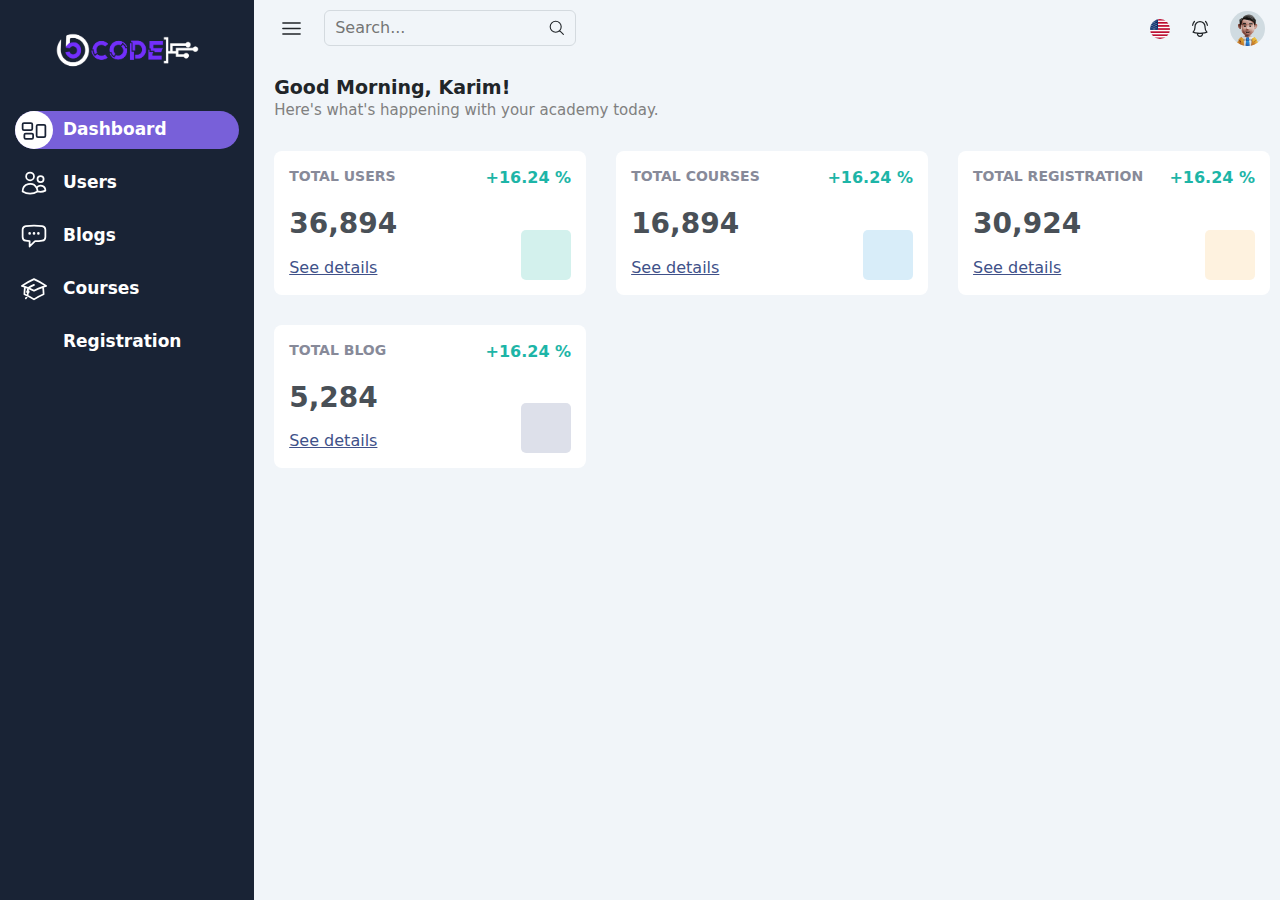
==== commit 0f98076b: "commit" ====
--- a/index.html
+++ b/index.html
@@ -163,6 +163,30 @@
             </div>
           </div>
           <div class="right">
+            <div class="nav_item">
+              <div class="head">
+                <img
+                  class="lang"
+                  src="images/Flag-United-States-of-America.webp"
+                  alt="Flag-United-States-of-America"
+                  loading="lazy"
+                />
+              </div>
+              <div class="list list1">
+                <div class="item">
+                  <img
+                    src="images/Flag-United-States-of-America.webp"
+                    alt="Flag-United-States-of-America"
+                    loading="lazy"
+                  />
+                  <span>English (UK)</span>
+                </div>
+                <div class="item">
+                  <img src="images/ar.png" alt="ar-img" loading="lazy" />
+                  <span>Arabic (ar)</span>
+                </div>
+              </div>
+            </div>
             <div class="nav_item notfication">
               <div class="head">
                 <div class="icon">
--- a/css/style.css
+++ b/css/style.css
@@ -896,6 +896,7 @@
           flex-direction: column;
   gap: 5px;
   margin-bottom: 15px;
+  position: relative;
 }
 .popup_add form .input_item label,
 .popup_update form .input_item label {
@@ -918,6 +919,14 @@
 .popup_update form .input_item textarea {
   height: 100px;
 }
+.popup_add form .input_item .error,
+.popup_update form .input_item .error {
+  position: absolute;
+  font-size: 13px;
+  color: red;
+  top: 0;
+  right: 0;
+}
 .popup_add form .input_file,
 .popup_update form .input_file {
   margin-bottom: 15px;
